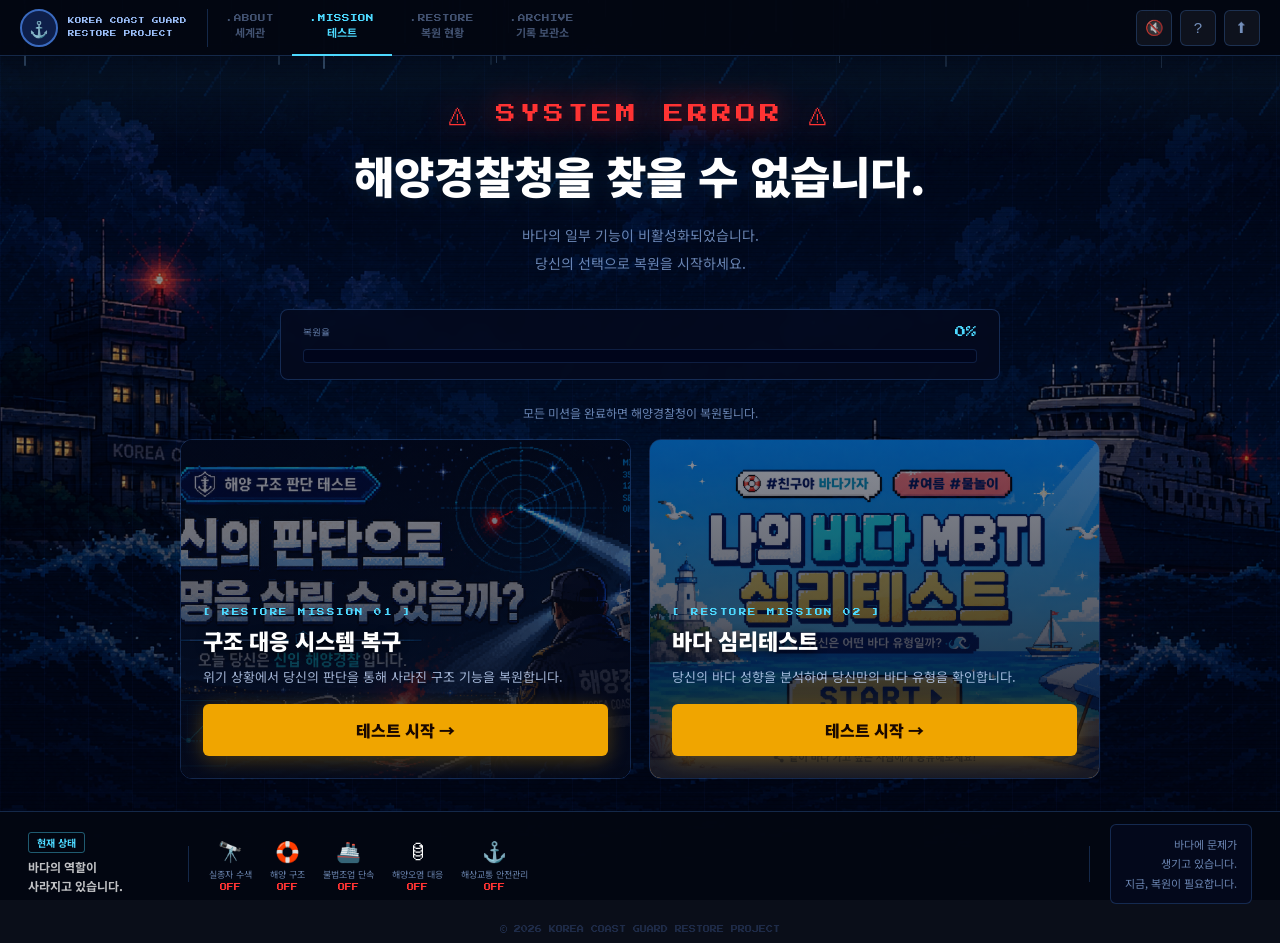
==== index.html @ 7cfd5028 "배경 IMG.png 이미지로 교체, 비 효과 유지" ====
<!DOCTYPE html>
<html lang="ko">
<head>
  <meta charset="UTF-8">
  <meta name="viewport" content="width=device-width, initial-scale=1.0">
  <title>KOREA COAST GUARD RESTORE PROJECT</title>
  <meta property="og:title" content="친구야, 나랑 바다 가자!">
  <meta property="og:description" content="바다에서 당신은 어떤 사람인가요? 해양경찰 상황판단 테스트와 바다 MBTI로 알아보세요.">
  <meta property="og:image" content="https://backtony0902.github.io/ICC_Project/thumbnail.png">
  <meta property="og:url" content="https://backtony0902.github.io/ICC_Project/">
  <meta property="og:type" content="website">
  <meta name="twitter:card" content="summary_large_image">
  <link href="https://fonts.googleapis.com/css2?family=Press+Start+2P&family=Noto+Sans+KR:wght@400;700;900&display=swap" rel="stylesheet">
  <style>
    *, *::before, *::after { box-sizing: border-box; margin: 0; padding: 0; }
    :root {
      --bg: #060b18; --border: rgba(70,130,220,0.28);
      --cyan: #4dd9ff; --red: #ff3333; --yellow: #f0a500;
      --muted: rgba(160,196,255,0.65);
    }
    body {
      font-family: 'Noto Sans KR', sans-serif;
      background: url('IMG.png') center center / cover no-repeat fixed;
      color: white; min-height: 100vh;
      display: flex; flex-direction: column; overflow-x: hidden;
    }
    /* 배경 어둡게 */
    body > .bg-dim {
      position: fixed; inset: 0;
      background: rgba(2, 6, 18, 0.45);
      pointer-events: none; z-index: 0;
    }

    /* 그리드 */
    body::before {
      content: ''; position: fixed; inset: 0;
      background:
        linear-gradient(rgba(30,80,200,0.05) 1px, transparent 1px),
        linear-gradient(90deg, rgba(30,80,200,0.05) 1px, transparent 1px);
      background-size: 44px 44px;
      pointer-events: none; z-index: 1;
    }
    /* 스캔라인 */
    body::after {
      content: ''; position: fixed; inset: 0;
      background: repeating-linear-gradient(0deg, transparent, transparent 3px, rgba(0,0,0,0.1) 3px, rgba(0,0,0,0.1) 4px);
      pointer-events: none; z-index: 2;
    }


    /* ── 비 ── */
    .rain-wrap { position: fixed; inset: 0; overflow: hidden; pointer-events: none; z-index: 5; }
    .drop {
      position: absolute; top: -60px; width: 1.5px;
      background: linear-gradient(transparent, rgba(150,200,255,0.5));
      border-radius: 2px; animation: fall linear infinite;
    }
    @keyframes fall { to { transform: translateY(110vh) translateX(-30px); opacity: 0; } }

    /* 스윕 */
    .sweep {
      position: fixed; top: 0; left: 0; right: 0; height: 160px;
      background: linear-gradient(transparent, rgba(77,217,255,0.05), transparent);
      animation: sweep 12s linear infinite; pointer-events: none; z-index: 6;
    }
    @keyframes sweep { 0%{transform:translateY(-160px)} 100%{transform:translateY(100vh)} }

    /* ── NAV ── */
    nav {
      height: 56px; display: flex; align-items: center; padding: 0 20px;
      background: rgba(3,7,18,0.97); border-bottom: 1px solid var(--border);
      position: sticky; top: 0; z-index: 100;
    }
    .nav-logo { display: flex; align-items: center; gap: 10px; padding-right: 20px; border-right: 1px solid var(--border); flex-shrink: 0; }
    .nav-badge { width: 38px; height: 38px; background: #0e1f4a; border: 2px solid #3a6abf; border-radius: 50%; display: flex; align-items: center; justify-content: center; font-size: 16px; }
    .nav-logo-text { font-family: 'Press Start 2P', monospace; font-size: 6.5px; color: #a0c4ff; line-height: 1.9; }
    .nav-links { display: flex; flex: 1; }
    .nav-link { height: 56px; padding: 0 18px; display: flex; flex-direction: column; align-items: center; justify-content: center; gap: 2px; text-decoration: none; border-bottom: 2px solid transparent; cursor: pointer; }
    .nl-en { font-family: 'Press Start 2P', monospace; font-size: 7.5px; color: rgba(160,196,255,0.4); }
    .nl-ko { font-size: 11px; font-weight: 700; color: rgba(160,196,255,0.4); }
    .nav-link.active .nl-en, .nav-link.active .nl-ko { color: var(--cyan); }
    .nav-link.active { border-bottom-color: var(--cyan); }
    .nav-actions { display: flex; gap: 8px; margin-left: auto; }
    .nav-btn { width: 36px; height: 36px; background: rgba(255,255,255,0.05); border: 1px solid var(--border); border-radius: 6px; color: rgba(160,196,255,0.7); cursor: pointer; display: flex; align-items: center; justify-content: center; font-size: 15px; transition: background 0.2s; }
    .nav-btn:hover { background: rgba(255,255,255,0.1); }

    /* ── MAIN ── */
    main { flex: 1; display: flex; flex-direction: column; align-items: center; padding: 48px 24px 32px; position: relative; z-index: 10; }
    .error-label { font-family: 'Press Start 2P', monospace; font-size: clamp(13px,2.2vw,20px); color: var(--red); text-align: center; margin-bottom: 16px; text-shadow: 0 0 30px rgba(255,50,50,0.7), 0 0 60px rgba(255,50,50,0.3); letter-spacing: 4px; }
    .error-title { font-size: clamp(24px,4.5vw,44px); font-weight: 900; color: white; text-align: center; margin-bottom: 14px; text-shadow: 0 2px 24px rgba(77,217,255,0.12); }
    .error-sub { font-size: 14px; color: var(--muted); text-align: center; line-height: 2; margin-bottom: 32px; }

    /* 복원율 */
    .progress-box { width: 100%; max-width: 720px; background: rgba(4,10,30,0.85); border: 1px solid var(--border); border-radius: 8px; padding: 16px 22px; margin-bottom: 24px; backdrop-filter: blur(4px); }
    .progress-header { display: flex; justify-content: space-between; align-items: center; margin-bottom: 10px; }
    .progress-label { font-family: 'Press Start 2P', monospace; font-size: 9px; color: var(--muted); }
    .progress-pct { font-family: 'Press Start 2P', monospace; font-size: 11px; color: var(--cyan); }
    .progress-track { width: 100%; height: 14px; background: rgba(0,6,28,0.9); border-radius: 4px; border: 1px solid rgba(70,130,220,0.2); overflow: hidden; }
    .progress-fill { height: 100%; background: repeating-linear-gradient(90deg, #1a5aff 0px, #3a8aff 6px, rgba(77,217,255,0.6) 6px, rgba(77,217,255,0.6) 8px); border-radius: 4px; width: 0%; transition: width 1.3s cubic-bezier(0.4,0,0.2,1); box-shadow: 0 0 16px rgba(77,217,255,0.6); }

    /* 미션 카드 */
    .missions-hint { font-size: 12px; color: var(--muted); text-align: center; margin-bottom: 18px; }
    .missions-grid { display: grid; grid-template-columns: repeat(auto-fit, minmax(300px,1fr)); gap: 18px; width: 100%; max-width: 920px; }
    .mission-card { position: relative; border-radius: 12px; overflow: hidden; border: 1px solid var(--border); cursor: pointer; transition: border-color 0.3s, transform 0.2s; min-height: 340px; display: flex; flex-direction: column; }
    .mission-card:hover { border-color: rgba(77,217,255,0.5); transform: translateY(-3px); }
    .mission-card.done { border-color: rgba(0,255,136,0.4); }
    .card-bg { position: absolute; inset: 0; background-size: cover; background-position: center; transition: transform 0.4s; }
    .mission-card:hover .card-bg { transform: scale(1.03); }
    .card-overlay { position: absolute; inset: 0; background: linear-gradient(to bottom, rgba(4,10,28,0.45) 0%, rgba(4,10,28,0.65) 50%, rgba(4,10,28,0.92) 100%); }
    .card-content { position: relative; z-index: 2; display: flex; flex-direction: column; justify-content: flex-end; flex: 1; padding: 22px; }
    .mission-num { font-family: 'Press Start 2P', monospace; font-size: 7.5px; color: var(--cyan); letter-spacing: 1.5px; margin-bottom: 10px; }
    .mission-card.done .mission-num { color: #00ff88; }
    .mission-title { font-size: 22px; font-weight: 900; color: white; line-height: 1.3; margin-bottom: 10px; text-shadow: 0 2px 8px rgba(0,0,0,0.8); }
    .mission-desc { font-size: 13px; color: rgba(200,220,255,0.8); line-height: 1.8; margin-bottom: 16px; }
    .mission-btn { width: 100%; padding: 14px; background: var(--yellow); color: #1a0800; border: none; border-radius: 6px; font-family: 'Noto Sans KR', sans-serif; font-size: 16px; font-weight: 900; cursor: pointer; transition: background 0.2s; box-shadow: 0 4px 20px rgba(240,165,0,0.3); }
    .mission-btn:hover { background: #ffb800; }
    .mission-btn.done { background: rgba(0,255,136,0.1); color: #00ff88; border: 1px solid rgba(0,255,136,0.35); font-size: 13px; box-shadow: none; }
    .mission-btn.done:hover { background: rgba(0,255,136,0.15); }

    /* ── STATUS BAR ── */
    .status-bar { width: 100%; background: rgba(3,7,18,0.97); border-top: 1px solid var(--border); padding: 12px 28px; display: flex; align-items: center; gap: 20px; position: relative; z-index: 10; flex-wrap: wrap; }
    .status-current { display: flex; flex-direction: column; gap: 5px; min-width: 140px; }
    .status-tag { font-size: 10px; font-weight: 700; color: var(--cyan); border: 1px solid rgba(77,217,255,0.4); border-radius: 3px; padding: 2px 8px; width: fit-content; }
    .status-text { font-size: 12px; font-weight: 700; color: rgba(255,255,255,0.75); line-height: 1.55; }
    .status-div { width: 1px; height: 36px; background: var(--border); flex-shrink: 0; }
    .status-items { display: flex; gap: 18px; flex: 1; flex-wrap: wrap; }
    .status-item { display: flex; flex-direction: column; align-items: center; gap: 3px; }
    .s-icon { font-size: 20px; }
    .s-name { font-size: 9px; color: var(--muted); white-space: nowrap; }
    .s-sw { font-family: 'Press Start 2P', monospace; font-size: 7px; }
    .s-sw.off { color: var(--red); } .s-sw.on { color: #00ff88; }
    .status-radio { margin-left: auto; background: rgba(4,10,30,0.85); border: 1px solid var(--border); border-radius: 6px; padding: 10px 14px; font-size: 11px; color: var(--muted); line-height: 1.75; text-align: right; flex-shrink: 0; max-width: 210px; }

    footer { text-align: center; padding: 10px; font-family: 'Press Start 2P', monospace; font-size: 7px; color: rgba(70,100,160,0.35); background: rgba(3,7,18,0.97); position: relative; z-index: 10; }

    @media(max-width:640px) {
      .nav-logo-text { display: none; } .nl-en { font-size: 6px; } .nav-link { padding: 0 10px; }
      .scene-left, .scene-right { width: 80px; } .status-radio { display: none; } .status-items { gap: 10px; }
    }
  </style>
</head>
<body>

<div class="bg-dim"></div>

<!-- ── 비 ── -->
<div class="rain-wrap" id="rain"></div>

<!-- ── 스윕 ── -->
<div class="sweep"></div>

<!-- NAV -->
<nav>
  <div class="nav-logo">
    <div class="nav-badge">⚓</div>
    <div class="nav-logo-text">KOREA COAST GUARD<br>RESTORE PROJECT</div>
  </div>
  <div class="nav-links">
    <div class="nav-link"><span class="nl-en">.ABOUT</span><span class="nl-ko">세계관</span></div>
    <div class="nav-link active"><span class="nl-en">.MISSION</span><span class="nl-ko">테스트</span></div>
    <div class="nav-link"><span class="nl-en">.RESTORE</span><span class="nl-ko">복원 현황</span></div>
    <div class="nav-link"><span class="nl-en">.ARCHIVE</span><span class="nl-ko">기록 보관소</span></div>
  </div>
  <div class="nav-actions">
    <button class="nav-btn" id="bgm-btn" onclick="toggleBGM()">🔇</button>
    <button class="nav-btn">?</button>
    <button class="nav-btn" onclick="sharePage()">⬆</button>
  </div>
</nav>

<!-- MAIN -->
<main>
  <div class="error-label">⚠ SYSTEM ERROR ⚠</div>
  <div class="error-title">해양경찰청을 찾을 수 없습니다.</div>
  <div class="error-sub">바다의 일부 기능이 비활성화되었습니다.<br>당신의 선택으로 복원을 시작하세요.</div>

  <div class="progress-box">
    <div class="progress-header">
      <span class="progress-label">복원율</span>
      <span class="progress-pct" id="restore-pct">0%</span>
    </div>
    <div class="progress-track">
      <div class="progress-fill" id="progress-fill"></div>
    </div>
  </div>

  <div class="missions-hint">모든 미션을 완료하면 해양경찰청이 복원됩니다.</div>

  <div class="missions-grid">
    <div class="mission-card" id="card-game">
      <div class="card-bg" style="background-image:url('thumbnail.png')"></div>
      <div class="card-overlay"></div>
      <div class="card-content">
        <div class="mission-num">[ RESTORE MISSION 01 ]</div>
        <div class="mission-title">구조 대응 시스템 복구</div>
        <div class="mission-desc">위기 상황에서 당신의 판단을 통해 사라진 구조 기능을 복원합니다.</div>
        <button class="mission-btn" id="btn-game" onclick="location.href='cover.html'">테스트 시작 →</button>
      </div>
    </div>
    <div class="mission-card" id="card-mbti">
      <div class="card-bg" style="background-image:url('thumbnail2.png')"></div>
      <div class="card-overlay"></div>
      <div class="card-content">
        <div class="mission-num">[ RESTORE MISSION 02 ]</div>
        <div class="mission-title">바다 심리테스트</div>
        <div class="mission-desc">당신의 바다 성향을 분석하여 당신만의 바다 유형을 확인합니다.</div>
        <button class="mission-btn" id="btn-mbti" onclick="location.href='mbti.html'">테스트 시작 →</button>
      </div>
    </div>
  </div>
</main>

<!-- STATUS BAR -->
<div class="status-bar">
  <div class="status-current">
    <span class="status-tag">현재 상태</span>
    <span class="status-text" id="status-text">바다의 역할이<br>사라지고 있습니다.</span>
  </div>
  <div class="status-div"></div>
  <div class="status-items">
    <div class="status-item"><span class="s-icon">🔭</span><span class="s-name">실종자 수색</span><span class="s-sw off" id="sw-1">OFF</span></div>
    <div class="status-item"><span class="s-icon">🛟</span><span class="s-name">해양 구조</span><span class="s-sw off" id="sw-2">OFF</span></div>
    <div class="status-item"><span class="s-icon">🚢</span><span class="s-name">불법조업 단속</span><span class="s-sw off" id="sw-3">OFF</span></div>
    <div class="status-item"><span class="s-icon">🛢</span><span class="s-name">해양오염 대응</span><span class="s-sw off" id="sw-4">OFF</span></div>
    <div class="status-item"><span class="s-icon">⚓</span><span class="s-name">해상교통 안전관리</span><span class="s-sw off" id="sw-5">OFF</span></div>
  </div>
  <div class="status-div"></div>
  <div class="status-radio" id="radio-msg">바다에 문제가<br>생기고 있습니다.<br>지금, 복원이 필요합니다.</div>
</div>
<footer>© 2026 KOREA COAST GUARD RESTORE PROJECT</footer>

<script>
  // 비
  const rainWrap = document.getElementById('rain');
  for (let i = 0; i < 60; i++) {
    const d = document.createElement('div');
    d.className = 'drop';
    const h = 40 + Math.random() * 90;
    d.style.cssText = `left:${Math.random()*100}%;height:${h}px;animation-duration:${0.5+Math.random()*0.9}s;animation-delay:${Math.random()*4}s;opacity:${0.15+Math.random()*0.45};`;
    rainWrap.appendChild(d);
  }

  // 미션
  const done = { game: localStorage.getItem('icc_game_done')==='true', mbti: localStorage.getItem('icc_mbti_done')==='true' };
  const count = (done.game?1:0)+(done.mbti?1:0);
  const rate  = count*50;
  document.getElementById('restore-pct').textContent = rate+'%';
  setTimeout(()=>{ document.getElementById('progress-fill').style.width = rate+'%'; }, 300);
  if (done.game) { document.getElementById('card-game').classList.add('done'); const b=document.getElementById('btn-game'); b.textContent='✔ 복원 완료 — 다시하기 →'; b.classList.add('done'); }
  if (done.mbti) { document.getElementById('card-mbti').classList.add('done'); const b=document.getElementById('btn-mbti'); b.textContent='✔ 복원 완료 — 다시하기 →'; b.classList.add('done'); }
  function setOn(id){ const e=document.getElementById(id); e.textContent='ON'; e.classList.replace('off','on'); }
  if (done.game){ setOn('sw-1'); setOn('sw-2'); }
  if (done.mbti){ setOn('sw-4'); setOn('sw-5'); }
  if (done.game&&done.mbti) setOn('sw-3');
  const sMsg=['바다의 역할이<br>사라지고 있습니다.','복원이 시작되었습니다.','모든 시스템이<br>복원되었습니다.'];
  const rMsg=['바다에 문제가<br>생기고 있습니다.<br>지금, 복원이 필요합니다.','복원이 진행 중입니다.<br>계속하세요.','모든 시스템이<br>정상화되었습니다.<br>감사합니다.'];
  document.getElementById('status-text').innerHTML = sMsg[count];
  document.getElementById('radio-msg').innerHTML   = rMsg[count];

  // BGM
  const bgm = new Audio('bgm.mp3'); bgm.loop = true;
  const bgmBtn = document.getElementById('bgm-btn'); let bgmOn = false;
  function toggleBGM(){ if(bgmOn){bgm.pause();bgmOn=false;bgmBtn.textContent='🔇';}else{bgm.play();bgmOn=true;bgmBtn.textContent='🔊';} }
  document.addEventListener('click',()=>{ if(!bgmOn) bgm.play().then(()=>{bgmOn=true;bgmBtn.textContent='🔊';}).catch(()=>{}); },{once:true});

  function sharePage(){ if(navigator.share) navigator.share({title:'KOREA COAST GUARD RESTORE PROJECT',url:location.href}).catch(()=>{}); else if(navigator.clipboard) navigator.clipboard.writeText(location.href); }
</script>
</body>
</html>
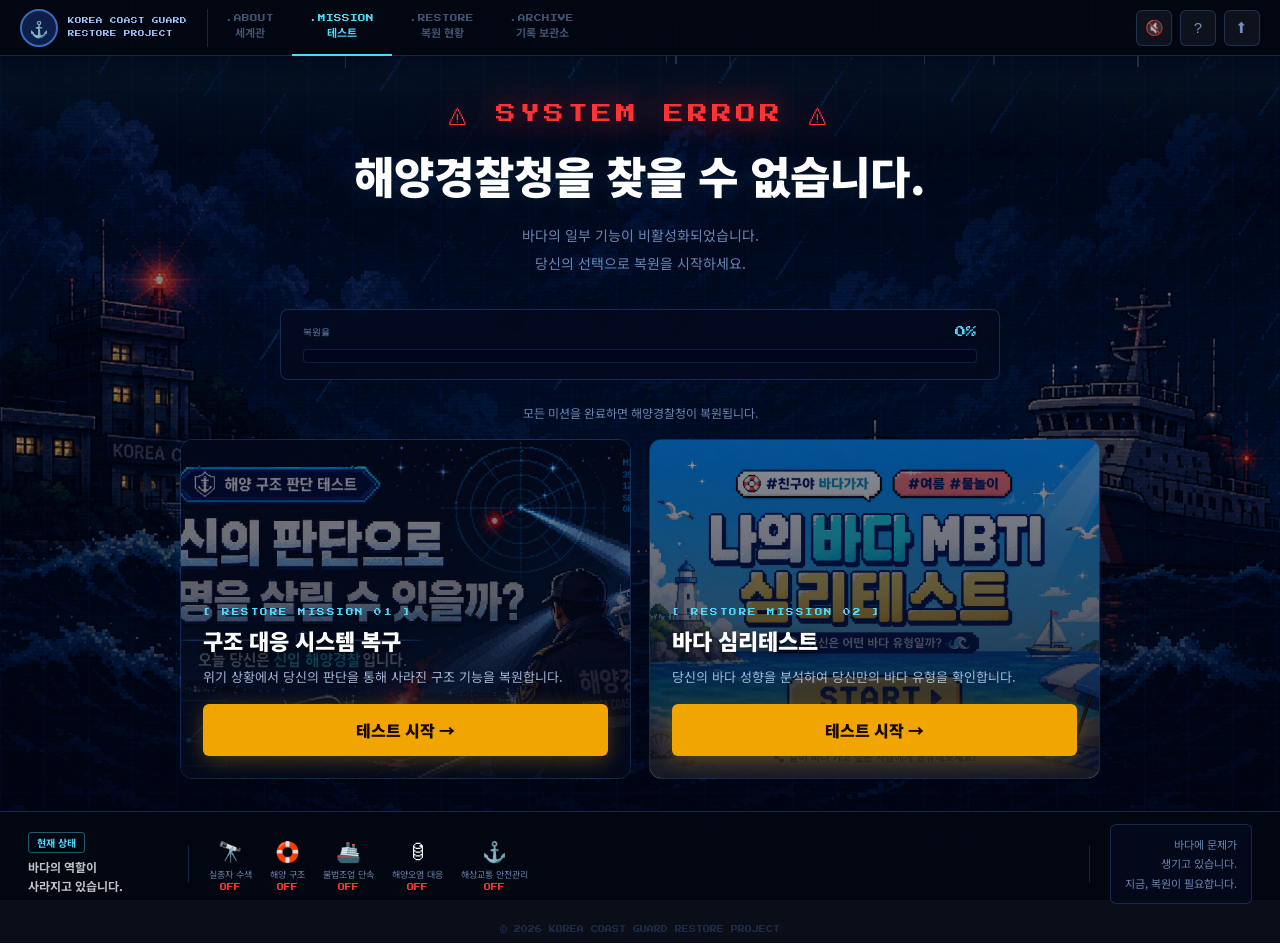
==== commit 3dde6ef7: "Wire up Google Analytics (GA4) tracking site-wide - Add gtag.js base snippet (G-DR5E2L2XRV) to all 6" ====
--- a/index.html
+++ b/index.html
@@ -1,6 +1,14 @@
 <!DOCTYPE html>
 <html lang="ko">
 <head>
+  <!-- Google tag (gtag.js) -->
+  <script async src="https://www.googletagmanager.com/gtag/js?id=G-DR5E2L2XRV"></script>
+  <script>
+    window.dataLayer = window.dataLayer || [];
+    function gtag(){dataLayer.push(arguments);}
+    gtag('js', new Date());
+    gtag('config', 'G-DR5E2L2XRV');
+  </script>
   <meta charset="UTF-8">
   <meta name="viewport" content="width=device-width, initial-scale=1.0">
   <title>KOREA COAST GUARD RESTORE PROJECT</title>
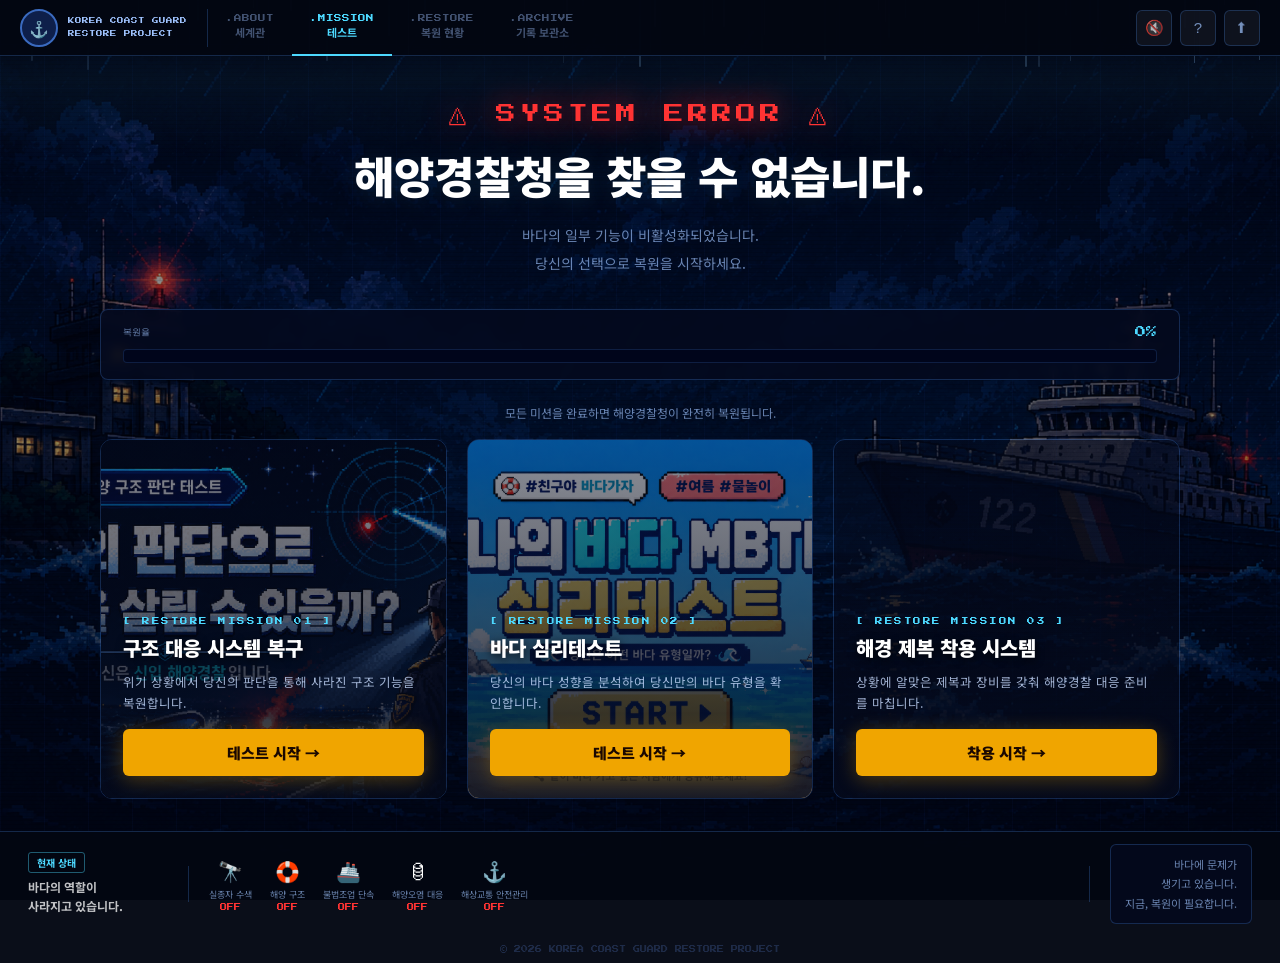
==== commit 491e4c98: "feat: 메인 허브에 3번째 미션(dressup.html) 추가 및 복원율 연동" ====
--- a/index.html
+++ b/index.html
@@ -13,7 +13,7 @@
   <meta name="viewport" content="width=device-width, initial-scale=1.0">
   <title>KOREA COAST GUARD RESTORE PROJECT</title>
   <meta property="og:title" content="친구야, 나랑 바다 가자!">
-  <meta property="og:description" content="바다에서 당신은 어떤 사람인가요? 해양경찰 상황판단 테스트와 바다 MBTI로 알아보세요.">
+  <meta property="og:description" content="바다에서 당신은 어떤 사람인가요? 해양경찰 상황판단 테스트와 바다 MBTI, 제복 착용 시스템으로 알아보세요.">
   <meta property="og:image" content="https://backtony0902.github.io/ICC_Project/thumbnail.png">
   <meta property="og:url" content="https://backtony0902.github.io/ICC_Project/">
   <meta property="og:type" content="website">
@@ -54,7 +54,6 @@
       background: repeating-linear-gradient(0deg, transparent, transparent 3px, rgba(0,0,0,0.1) 3px, rgba(0,0,0,0.1) 4px);
       pointer-events: none; z-index: 2;
     }
-
 
     /* ── 비 ── */
     .rain-wrap { position: fixed; inset: 0; overflow: hidden; pointer-events: none; z-index: 5; }
@@ -99,18 +98,18 @@
     .error-sub { font-size: 14px; color: var(--muted); text-align: center; line-height: 2; margin-bottom: 32px; }
 
     /* 복원율 */
-    .progress-box { width: 100%; max-width: 720px; background: rgba(4,10,30,0.85); border: 1px solid var(--border); border-radius: 8px; padding: 16px 22px; margin-bottom: 24px; backdrop-filter: blur(4px); }
+    .progress-box { width: 100%; max-width: 1080px; background: rgba(4,10,30,0.85); border: 1px solid var(--border); border-radius: 8px; padding: 16px 22px; margin-bottom: 24px; backdrop-filter: blur(4px); }
     .progress-header { display: flex; justify-content: space-between; align-items: center; margin-bottom: 10px; }
     .progress-label { font-family: 'Press Start 2P', monospace; font-size: 9px; color: var(--muted); }
     .progress-pct { font-family: 'Press Start 2P', monospace; font-size: 11px; color: var(--cyan); }
     .progress-track { width: 100%; height: 14px; background: rgba(0,6,28,0.9); border-radius: 4px; border: 1px solid rgba(70,130,220,0.2); overflow: hidden; }
     .progress-fill { height: 100%; background: repeating-linear-gradient(90deg, #1a5aff 0px, #3a8aff 6px, rgba(77,217,255,0.6) 6px, rgba(77,217,255,0.6) 8px); border-radius: 4px; width: 0%; transition: width 1.3s cubic-bezier(0.4,0,0.2,1); box-shadow: 0 0 16px rgba(77,217,255,0.6); }
 
-    /* 미션 카드 */
+    /* 미션 카드 (3개 확장 배치) */
     .missions-hint { font-size: 12px; color: var(--muted); text-align: center; margin-bottom: 18px; }
-    .missions-grid { display: grid; grid-template-columns: repeat(auto-fit, minmax(300px,1fr)); gap: 18px; width: 100%; max-width: 920px; }
-    .mission-card { position: relative; border-radius: 12px; overflow: hidden; border: 1px solid var(--border); cursor: pointer; transition: border-color 0.3s, transform 0.2s; min-height: 340px; display: flex; flex-direction: column; }
-    .mission-card:hover { border-color: rgba(77,217,255,0.5); transform: translateY(-3px); }
+    .missions-grid { display: grid; grid-template-columns: repeat(auto-fit, minmax(280px, 1fr)); gap: 20px; width: 100%; max-width: 1080px; }
+    .mission-card { position: relative; border-radius: 12px; overflow: hidden; border: 1px solid var(--border); cursor: pointer; transition: border-color 0.3s, transform 0.2s; min-height: 360px; display: flex; flex-direction: column; }
+    .mission-card:hover { border-color: rgba(77,217,255,0.5); transform: translateY(-4px); }
     .mission-card.done { border-color: rgba(0,255,136,0.4); }
     .card-bg { position: absolute; inset: 0; background-size: cover; background-position: center; transition: transform 0.4s; }
     .mission-card:hover .card-bg { transform: scale(1.03); }
@@ -118,9 +117,9 @@
     .card-content { position: relative; z-index: 2; display: flex; flex-direction: column; justify-content: flex-end; flex: 1; padding: 22px; }
     .mission-num { font-family: 'Press Start 2P', monospace; font-size: 7.5px; color: var(--cyan); letter-spacing: 1.5px; margin-bottom: 10px; }
     .mission-card.done .mission-num { color: #00ff88; }
-    .mission-title { font-size: 22px; font-weight: 900; color: white; line-height: 1.3; margin-bottom: 10px; text-shadow: 0 2px 8px rgba(0,0,0,0.8); }
-    .mission-desc { font-size: 13px; color: rgba(200,220,255,0.8); line-height: 1.8; margin-bottom: 16px; }
-    .mission-btn { width: 100%; padding: 14px; background: var(--yellow); color: #1a0800; border: none; border-radius: 6px; font-family: 'Noto Sans KR', sans-serif; font-size: 16px; font-weight: 900; cursor: pointer; transition: background 0.2s; box-shadow: 0 4px 20px rgba(240,165,0,0.3); }
+    .mission-title { font-size: 20px; font-weight: 900; color: white; line-height: 1.3; margin-bottom: 10px; text-shadow: 0 2px 8px rgba(0,0,0,0.8); }
+    .mission-desc { font-size: 12.5px; color: rgba(200,220,255,0.8); line-height: 1.7; margin-bottom: 16px; }
+    .mission-btn { width: 100%; padding: 13px; background: var(--yellow); color: #1a0800; border: none; border-radius: 6px; font-family: 'Noto Sans KR', sans-serif; font-size: 15px; font-weight: 900; cursor: pointer; transition: background 0.2s; box-shadow: 0 4px 20px rgba(240,165,0,0.3); }
     .mission-btn:hover { background: #ffb800; }
     .mission-btn.done { background: rgba(0,255,136,0.1); color: #00ff88; border: 1px solid rgba(0,255,136,0.35); font-size: 13px; box-shadow: none; }
     .mission-btn.done:hover { background: rgba(0,255,136,0.15); }
@@ -192,9 +191,11 @@
     </div>
   </div>
 
-  <div class="missions-hint">모든 미션을 완료하면 해양경찰청이 복원됩니다.</div>
-
+  <div class="missions-hint">모든 미션을 완료하면 해양경찰청이 완전히 복원됩니다.</div>
+
+  <!-- 3개 미션 카드 영역 -->
   <div class="missions-grid">
+    <!-- 1번 미션 -->
     <div class="mission-card" id="card-game">
       <div class="card-bg" style="background-image:url('thumbnail.png')"></div>
       <div class="card-overlay"></div>
@@ -205,6 +206,8 @@
         <button class="mission-btn" id="btn-game" onclick="location.href='cover.html'">테스트 시작 →</button>
       </div>
     </div>
+
+    <!-- 2번 미션 -->
     <div class="mission-card" id="card-mbti">
       <div class="card-bg" style="background-image:url('thumbnail2.png')"></div>
       <div class="card-overlay"></div>
@@ -215,6 +218,18 @@
         <button class="mission-btn" id="btn-mbti" onclick="location.href='mbti.html'">테스트 시작 →</button>
       </div>
     </div>
+
+    <!-- 3번 미션 (신규 연결) -->
+    <div class="mission-card" id="card-dressup">
+      <div class="card-bg" style="background-image:url('thumbnail3.png')"></div>
+      <div class="card-overlay"></div>
+      <div class="card-content">
+        <div class="mission-num">[ RESTORE MISSION 03 ]</div>
+        <div class="mission-title">해경 제복 착용 시스템</div>
+        <div class="mission-desc">상황에 알맞은 제복과 장비를 갖춰 해양경찰 대응 준비를 마칩니다.</div>
+        <button class="mission-btn" id="btn-dressup" onclick="location.href='dressup.html'">착용 시작 →</button>
+      </div>
+    </div>
   </div>
 </main>
 
@@ -248,20 +263,68 @@
     rainWrap.appendChild(d);
   }
 
-  // 미션
-  const done = { game: localStorage.getItem('icc_game_done')==='true', mbti: localStorage.getItem('icc_mbti_done')==='true' };
-  const count = (done.game?1:0)+(done.mbti?1:0);
-  const rate  = count*50;
-  document.getElementById('restore-pct').textContent = rate+'%';
-  setTimeout(()=>{ document.getElementById('progress-fill').style.width = rate+'%'; }, 300);
-  if (done.game) { document.getElementById('card-game').classList.add('done'); const b=document.getElementById('btn-game'); b.textContent='✔ 복원 완료 — 다시하기 →'; b.classList.add('done'); }
-  if (done.mbti) { document.getElementById('card-mbti').classList.add('done'); const b=document.getElementById('btn-mbti'); b.textContent='✔ 복원 완료 — 다시하기 →'; b.classList.add('done'); }
-  function setOn(id){ const e=document.getElementById(id); e.textContent='ON'; e.classList.replace('off','on'); }
-  if (done.game){ setOn('sw-1'); setOn('sw-2'); }
-  if (done.mbti){ setOn('sw-4'); setOn('sw-5'); }
-  if (done.game&&done.mbti) setOn('sw-3');
-  const sMsg=['바다의 역할이<br>사라지고 있습니다.','복원이 시작되었습니다.','모든 시스템이<br>복원되었습니다.'];
-  const rMsg=['바다에 문제가<br>생기고 있습니다.<br>지금, 복원이 필요합니다.','복원이 진행 중입니다.<br>계속하세요.','모든 시스템이<br>정상화되었습니다.<br>감사합니다.'];
+  // 3개 미션 상태 체크 및 복원율 연동
+  const done = {
+    game: localStorage.getItem('icc_game_done') === 'true',
+    mbti: localStorage.getItem('icc_mbti_done') === 'true',
+    dressup: localStorage.getItem('icc_dressup_done') === 'true'
+  };
+
+  const count = (done.game ? 1 : 0) + (done.mbti ? 1 : 0) + (done.dressup ? 1 : 0);
+  const rate = Math.round((count / 3) * 100);
+
+  document.getElementById('restore-pct').textContent = rate + '%';
+  setTimeout(() => { document.getElementById('progress-fill').style.width = rate + '%'; }, 300);
+
+  // 미션 1 완료 처리
+  if (done.game) {
+    document.getElementById('card-game').classList.add('done');
+    const b = document.getElementById('btn-game');
+    b.textContent = '✔ 복원 완료 — 다시하기 →';
+    b.classList.add('done');
+  }
+
+  // 미션 2 완료 처리
+  if (done.mbti) {
+    document.getElementById('card-mbti').classList.add('done');
+    const b = document.getElementById('btn-mbti');
+    b.textContent = '✔ 복원 완료 — 다시하기 →';
+    b.classList.add('done');
+  }
+
+  // 미션 3 완료 처리
+  if (done.dressup) {
+    document.getElementById('card-dressup').classList.add('done');
+    const b = document.getElementById('btn-dressup');
+    b.textContent = '✔ 복원 완료 — 다시하기 →';
+    b.classList.add('done');
+  }
+
+  function setOn(id){
+    const e = document.getElementById(id);
+    if(e){ e.textContent = 'ON'; e.classList.replace('off','on'); }
+  }
+
+  // 각 미션별 상태 스위치 ON
+  if (done.game) { setOn('sw-1'); setOn('sw-2'); }
+  if (done.mbti) { setOn('sw-4'); setOn('sw-5'); }
+  if (done.dressup) { setOn('sw-3'); }
+
+  // 복원 상태 메시지
+  const sMsg = [
+    '바다의 역할이<br>사라지고 있습니다.',
+    '첫 번째 복원이<br>시작되었습니다.',
+    '대부분의 기능이<br>정상화되었습니다.',
+    '모든 시스템이<br>완벽 복원되었습니다.'
+  ];
+
+  const rMsg = [
+    '바다에 문제가<br>생기고 있습니다.<br>지금, 복원이 필요합니다.',
+    '복원이 진행 중입니다.<br>남은 미션을 계속 진행하세요.',
+    '복원율 67% 달성!<br>마지막 미션이 남았습니다.',
+    '모든 시스템이<br>정상화되었습니다.<br>감사합니다.'
+  ];
+
   document.getElementById('status-text').innerHTML = sMsg[count];
   document.getElementById('radio-msg').innerHTML   = rMsg[count];
 
@@ -274,4 +337,4 @@
   function sharePage(){ if(navigator.share) navigator.share({title:'KOREA COAST GUARD RESTORE PROJECT',url:location.href}).catch(()=>{}); else if(navigator.clipboard) navigator.clipboard.writeText(location.href); }
 </script>
 </body>
-</html>
+</html>
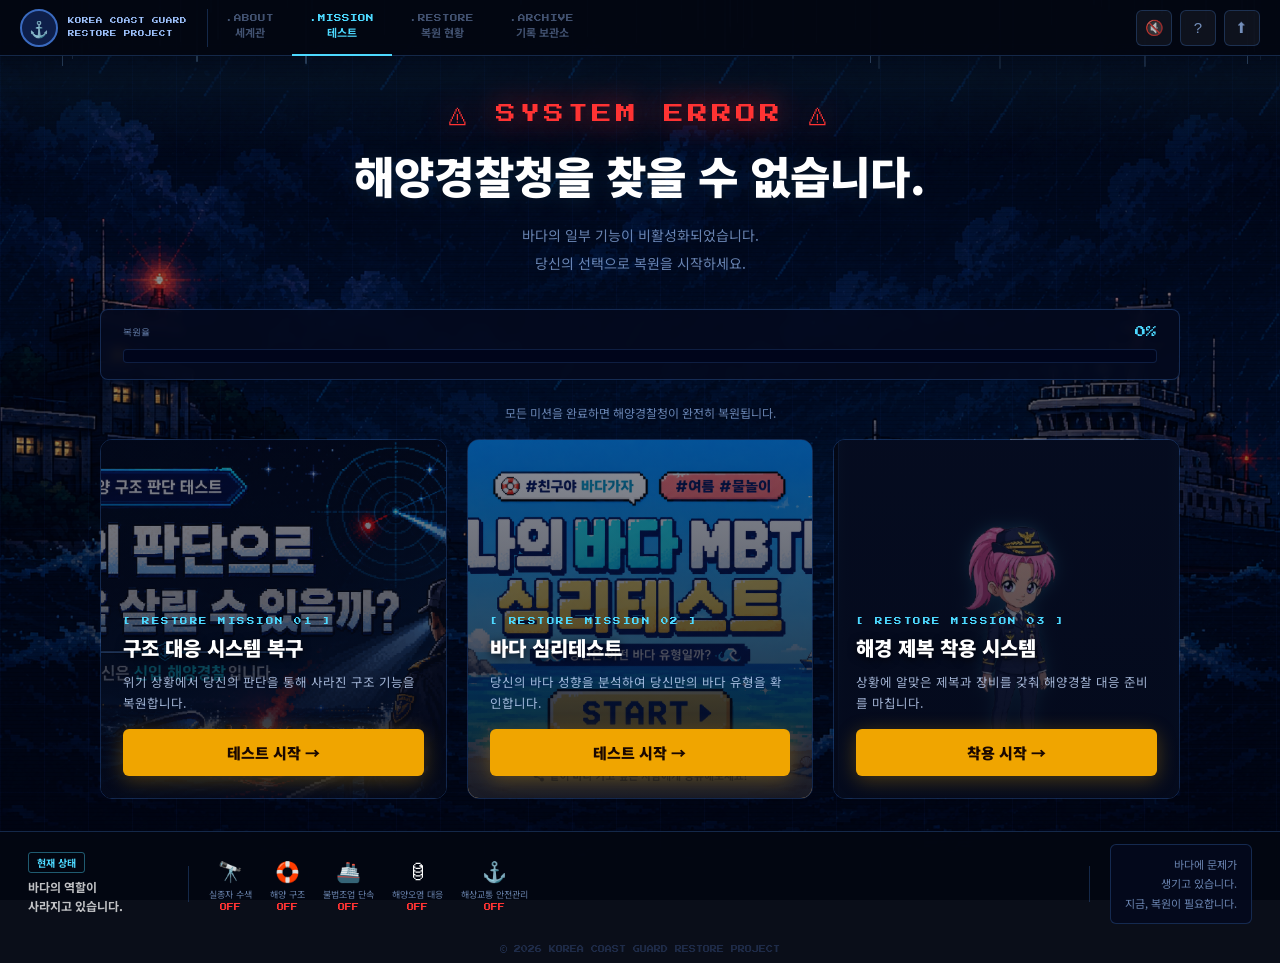
==== commit ddad0a40: "Make the ".ABOUT 세계관" nav tab actually show lore content It was a decorative div with no click handl" ====
--- a/index.html
+++ b/index.html
@@ -124,6 +124,18 @@
     .mission-btn.done { background: rgba(0,255,136,0.1); color: #00ff88; border: 1px solid rgba(0,255,136,0.35); font-size: 13px; box-shadow: none; }
     .mission-btn.done:hover { background: rgba(0,255,136,0.15); }
 
+    /* ── 세계관(ABOUT) ── */
+    #view-mission { display: flex; flex-direction: column; align-items: center; width: 100%; }
+    #view-about { display: none; flex-direction: column; align-items: center; width: 100%; max-width: 720px; margin: 0 auto; }
+    .about-credit { font-family: 'Press Start 2P', monospace; font-size: 9px; color: rgba(160,196,255,0.5); text-align: center; margin-bottom: 28px; letter-spacing: 1.5px; }
+    .about-box { width: 100%; background: rgba(4,10,30,0.85); border: 1px solid var(--border); border-radius: 8px; padding: 34px 26px; backdrop-filter: blur(4px); }
+    .about-box p { font-size: 14px; color: rgba(220,235,255,0.85); line-height: 2; text-align: center; margin-bottom: 22px; }
+    .about-quote { font-size: 16px; font-weight: 700; color: white; }
+    .about-quote-big { font-size: clamp(18px,3.4vw,24px); font-weight: 900; color: var(--cyan); text-shadow: 0 0 20px rgba(77,217,255,0.4); margin-bottom: 14px; }
+    .about-dots { letter-spacing: 10px; color: var(--muted); margin-bottom: 14px; }
+    .about-highlight { font-size: 16px; font-weight: 700; color: var(--yellow); }
+    .about-rate { font-family: 'Press Start 2P', monospace; font-size: 13px; color: var(--cyan); letter-spacing: 1px; }
+
     /* ── STATUS BAR ── */
     .status-bar { width: 100%; background: rgba(3,7,18,0.97); border-top: 1px solid var(--border); padding: 12px 28px; display: flex; align-items: center; gap: 20px; position: relative; z-index: 10; flex-wrap: wrap; }
     .status-current { display: flex; flex-direction: column; gap: 5px; min-width: 140px; }
@@ -163,8 +175,8 @@
     <div class="nav-logo-text">KOREA COAST GUARD<br>RESTORE PROJECT</div>
   </div>
   <div class="nav-links">
-    <div class="nav-link"><span class="nl-en">.ABOUT</span><span class="nl-ko">세계관</span></div>
-    <div class="nav-link active"><span class="nl-en">.MISSION</span><span class="nl-ko">테스트</span></div>
+    <div class="nav-link" id="nav-about" onclick="showView('about')"><span class="nl-en">.ABOUT</span><span class="nl-ko">세계관</span></div>
+    <div class="nav-link active" id="nav-mission" onclick="showView('mission')"><span class="nl-en">.MISSION</span><span class="nl-ko">테스트</span></div>
     <div class="nav-link"><span class="nl-en">.RESTORE</span><span class="nl-ko">복원 현황</span></div>
     <div class="nav-link"><span class="nl-en">.ARCHIVE</span><span class="nl-ko">기록 보관소</span></div>
   </div>
@@ -177,6 +189,7 @@
 
 <!-- MAIN -->
 <main>
+<div id="view-mission">
   <div class="error-label">⚠ SYSTEM ERROR ⚠</div>
   <div class="error-title">해양경찰청을 찾을 수 없습니다.</div>
   <div class="error-sub">바다의 일부 기능이 비활성화되었습니다.<br>당신의 선택으로 복원을 시작하세요.</div>
@@ -231,6 +244,24 @@
       </div>
     </div>
   </div>
+</div>
+
+<div id="view-about">
+  <div class="about-credit">ICC 프로젝트 · 팀 오션와이드</div>
+  <div class="about-box">
+    <p>당신은 평소처럼 검색창에 <strong>'해양경찰청'</strong>을 입력했다.</p>
+    <p class="about-quote">"해양경찰청을 찾을 수 없습니다."</p>
+    <p>새로고침을 눌러봐도, 다시 검색해봐도 결과는 같다.<br>정말 이 기관이... 존재했던 게 맞나?<br>그 순간, 화면 속에서 낡은 팝업 하나가 깜빡인다.</p>
+    <p class="about-quote about-quote-big">"해양경찰청을 복원시키겠습니까?"</p>
+    <p class="about-dots">· · ·</p>
+    <p><strong>[YES]</strong>를 누르는 순간, 당신의 여정은 시작된다.</p>
+    <p>바다 어딘가에 흩어진<br>해양경찰청의 기록들을 되찾기 위한 여정.</p>
+    <p class="about-highlight">지금부터 우리가 함께 이 바다를 복원합니다.</p>
+    <p class="about-rate">오늘의 복원률 : <span id="about-rate-num">0%</span></p>
+    <p>당신도 이 미션에 참여할 준비 됐나요?</p>
+    <button class="mission-btn" onclick="showView('mission')" style="max-width:280px;margin:8px auto 0">[YES] 미션 시작하기 →</button>
+  </div>
+</div>
 </main>
 
 <!-- STATUS BAR -->
@@ -274,6 +305,7 @@
   const rate = Math.round((count / 3) * 100);
 
   document.getElementById('restore-pct').textContent = rate + '%';
+  document.getElementById('about-rate-num').textContent = rate + '%';
   setTimeout(() => { document.getElementById('progress-fill').style.width = rate + '%'; }, 300);
 
   // 미션 1 완료 처리
@@ -335,6 +367,16 @@
   document.addEventListener('click',()=>{ if(!bgmOn) bgm.play().then(()=>{bgmOn=true;bgmBtn.textContent='🔊';}).catch(()=>{}); },{once:true});
 
   function sharePage(){ if(navigator.share) navigator.share({title:'KOREA COAST GUARD RESTORE PROJECT',url:location.href}).catch(()=>{}); else if(navigator.clipboard) navigator.clipboard.writeText(location.href); }
+
+  // 세계관(ABOUT) / 미션 탭 전환
+  function showView(name){
+    document.getElementById('view-mission').style.display = name === 'mission' ? 'flex' : 'none';
+    document.getElementById('view-about').style.display = name === 'about' ? 'flex' : 'none';
+    document.getElementById('nav-mission').classList.toggle('active', name === 'mission');
+    document.getElementById('nav-about').classList.toggle('active', name === 'about');
+    window.scrollTo({ top: 0, behavior: 'smooth' });
+    if (typeof gtag === 'function') gtag('event', 'nav_view_switch', { view: name });
+  }
 </script>
 </body>
 </html>
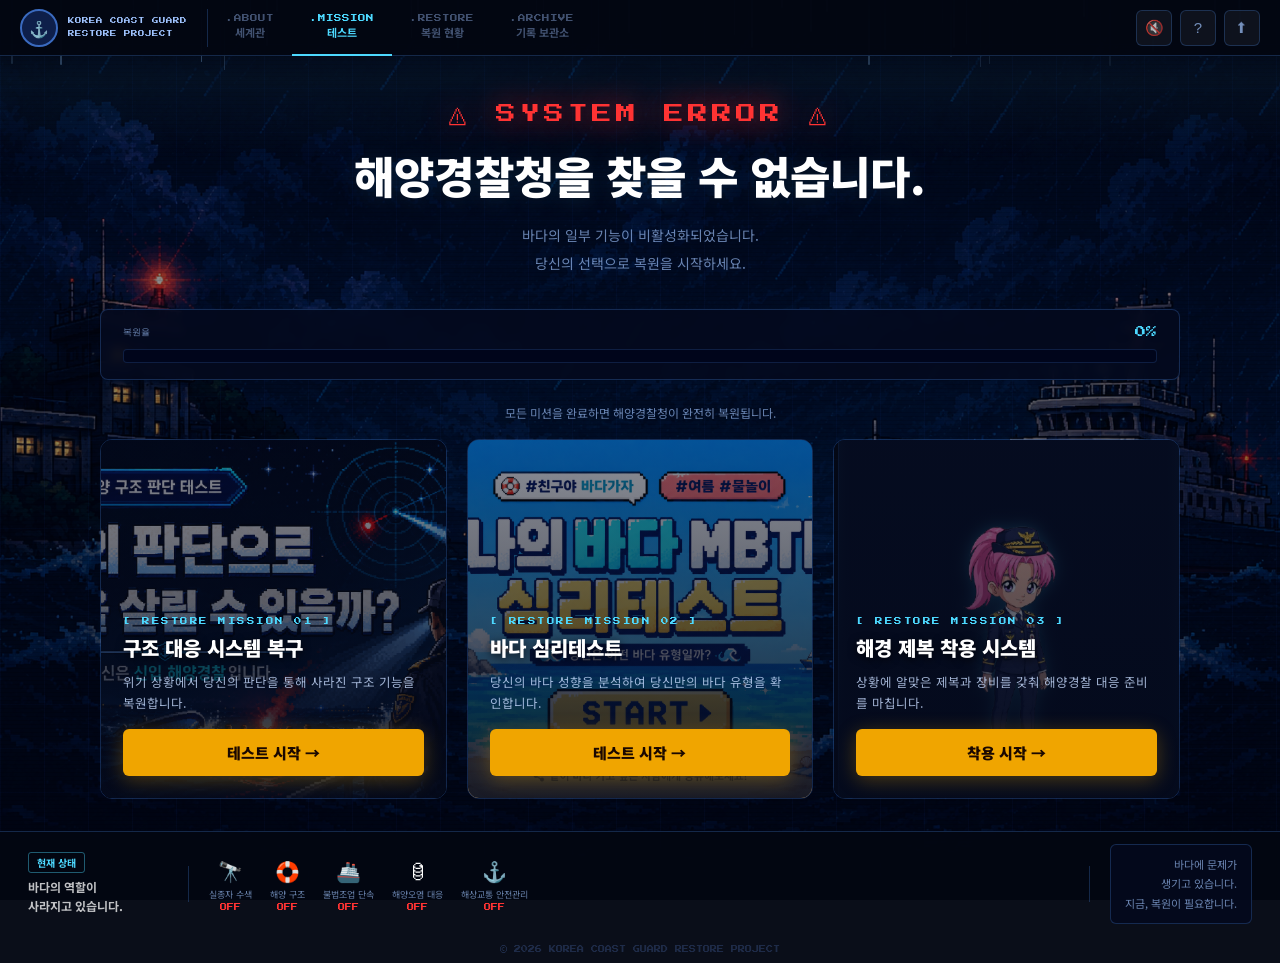
==== commit 432f9f90: "Make the ".RESTORE 복원 현황" nav tab list mission completion status New view-restore section lists all " ====
--- a/index.html
+++ b/index.html
@@ -136,6 +136,28 @@
     .about-highlight { font-size: 16px; font-weight: 700; color: var(--yellow); }
     .about-rate { font-family: 'Press Start 2P', monospace; font-size: 13px; color: var(--cyan); letter-spacing: 1px; }
 
+    /* ── 복원 현황(RESTORE) ── */
+    #view-restore { display: none; flex-direction: column; align-items: center; width: 100%; max-width: 720px; margin: 0 auto; }
+    .restore-title { font-size: clamp(20px,3.6vw,28px); font-weight: 900; color: white; margin-bottom: 8px; text-align: center; }
+    .restore-sub { font-size: 13px; color: var(--muted); text-align: center; margin-bottom: 24px; }
+    .restore-list { width: 100%; display: flex; flex-direction: column; gap: 12px; }
+    .restore-item {
+      display: flex; align-items: center; gap: 14px;
+      background: rgba(4,10,30,0.85); border: 1px solid var(--border); border-radius: 8px;
+      padding: 16px 18px; backdrop-filter: blur(4px); transition: border-color 0.3s;
+    }
+    .restore-item.done { border-color: rgba(0,255,136,0.4); }
+    .restore-icon { font-size: 26px; flex-shrink: 0; }
+    .restore-info { flex: 1; min-width: 0; }
+    .restore-name { font-size: 14px; font-weight: 700; color: white; margin-bottom: 3px; }
+    .restore-desc { font-size: 11.5px; color: var(--muted); }
+    .restore-badge {
+      flex-shrink: 0; font-family: 'Press Start 2P', monospace; font-size: 8px;
+      padding: 6px 10px; border-radius: 4px; white-space: nowrap;
+      background: rgba(255,51,51,0.12); color: var(--red); border: 1px solid rgba(255,51,51,0.4);
+    }
+    .restore-badge.done { background: rgba(0,255,136,0.12); color: #00ff88; border-color: rgba(0,255,136,0.4); }
+
     /* ── STATUS BAR ── */
     .status-bar { width: 100%; background: rgba(3,7,18,0.97); border-top: 1px solid var(--border); padding: 12px 28px; display: flex; align-items: center; gap: 20px; position: relative; z-index: 10; flex-wrap: wrap; }
     .status-current { display: flex; flex-direction: column; gap: 5px; min-width: 140px; }
@@ -177,7 +199,7 @@
   <div class="nav-links">
     <div class="nav-link" id="nav-about" onclick="showView('about')"><span class="nl-en">.ABOUT</span><span class="nl-ko">세계관</span></div>
     <div class="nav-link active" id="nav-mission" onclick="showView('mission')"><span class="nl-en">.MISSION</span><span class="nl-ko">테스트</span></div>
-    <div class="nav-link"><span class="nl-en">.RESTORE</span><span class="nl-ko">복원 현황</span></div>
+    <div class="nav-link" id="nav-restore" onclick="showView('restore')"><span class="nl-en">.RESTORE</span><span class="nl-ko">복원 현황</span></div>
     <div class="nav-link"><span class="nl-en">.ARCHIVE</span><span class="nl-ko">기록 보관소</span></div>
   </div>
   <div class="nav-actions">
@@ -262,6 +284,38 @@
     <button class="mission-btn" onclick="showView('mission')" style="max-width:280px;margin:8px auto 0">[YES] 미션 시작하기 →</button>
   </div>
 </div>
+
+<div id="view-restore">
+  <div class="restore-title">🛰 미션 복원 현황</div>
+  <div class="restore-sub" id="restore-sub-text">아직 복원이 시작되지 않았습니다.</div>
+  <div class="restore-list">
+    <div class="restore-item" id="restore-item-game">
+      <span class="restore-icon">🔭</span>
+      <div class="restore-info">
+        <div class="restore-name">MISSION 01 — 구조 대응 시스템 복구</div>
+        <div class="restore-desc">위기 상황판단 테스트</div>
+      </div>
+      <span class="restore-badge" id="restore-badge-game">미완료</span>
+    </div>
+    <div class="restore-item" id="restore-item-mbti">
+      <span class="restore-icon">🌊</span>
+      <div class="restore-info">
+        <div class="restore-name">MISSION 02 — 바다 심리테스트</div>
+        <div class="restore-desc">나의 바다 유형 분석</div>
+      </div>
+      <span class="restore-badge" id="restore-badge-mbti">미완료</span>
+    </div>
+    <div class="restore-item" id="restore-item-dressup">
+      <span class="restore-icon">🥋</span>
+      <div class="restore-info">
+        <div class="restore-name">MISSION 03 — 해경 제복 착용 시스템</div>
+        <div class="restore-desc">상황별 제복·장비 착용</div>
+      </div>
+      <span class="restore-badge" id="restore-badge-dressup">미완료</span>
+    </div>
+  </div>
+  <button class="mission-btn" onclick="showView('mission')" style="max-width:280px;margin:24px auto 0">미션 화면으로 →</button>
+</div>
 </main>
 
 <!-- STATUS BAR -->
@@ -368,15 +422,39 @@
 
   function sharePage(){ if(navigator.share) navigator.share({title:'KOREA COAST GUARD RESTORE PROJECT',url:location.href}).catch(()=>{}); else if(navigator.clipboard) navigator.clipboard.writeText(location.href); }
 
-  // 세계관(ABOUT) / 미션 탭 전환
+  // 세계관(ABOUT) / 미션 / 복원 현황(RESTORE) 탭 전환
   function showView(name){
     document.getElementById('view-mission').style.display = name === 'mission' ? 'flex' : 'none';
     document.getElementById('view-about').style.display = name === 'about' ? 'flex' : 'none';
+    document.getElementById('view-restore').style.display = name === 'restore' ? 'flex' : 'none';
     document.getElementById('nav-mission').classList.toggle('active', name === 'mission');
     document.getElementById('nav-about').classList.toggle('active', name === 'about');
+    document.getElementById('nav-restore').classList.toggle('active', name === 'restore');
     window.scrollTo({ top: 0, behavior: 'smooth' });
     if (typeof gtag === 'function') gtag('event', 'nav_view_switch', { view: name });
   }
+
+  // 복원 현황 탭 완료/미완료 배지 반영
+  function setRestoreBadge(key, isDone){
+    const item = document.getElementById(`restore-item-${key}`);
+    const badge = document.getElementById(`restore-badge-${key}`);
+    if (isDone) {
+      item.classList.add('done');
+      badge.classList.add('done');
+      badge.textContent = '완료';
+    }
+  }
+  setRestoreBadge('game', done.game);
+  setRestoreBadge('mbti', done.mbti);
+  setRestoreBadge('dressup', done.dressup);
+
+  const restoreSubMsg = [
+    '아직 복원이 시작되지 않았습니다.',
+    '첫 번째 복원이 완료됐습니다. 계속 진행하세요.',
+    '두 개의 시스템이 복원됐습니다. 마지막 미션이 남았습니다.',
+    '모든 미션이 복원 완료됐습니다. 수고하셨습니다!'
+  ];
+  document.getElementById('restore-sub-text').textContent = restoreSubMsg[count];
 </script>
 </body>
 </html>
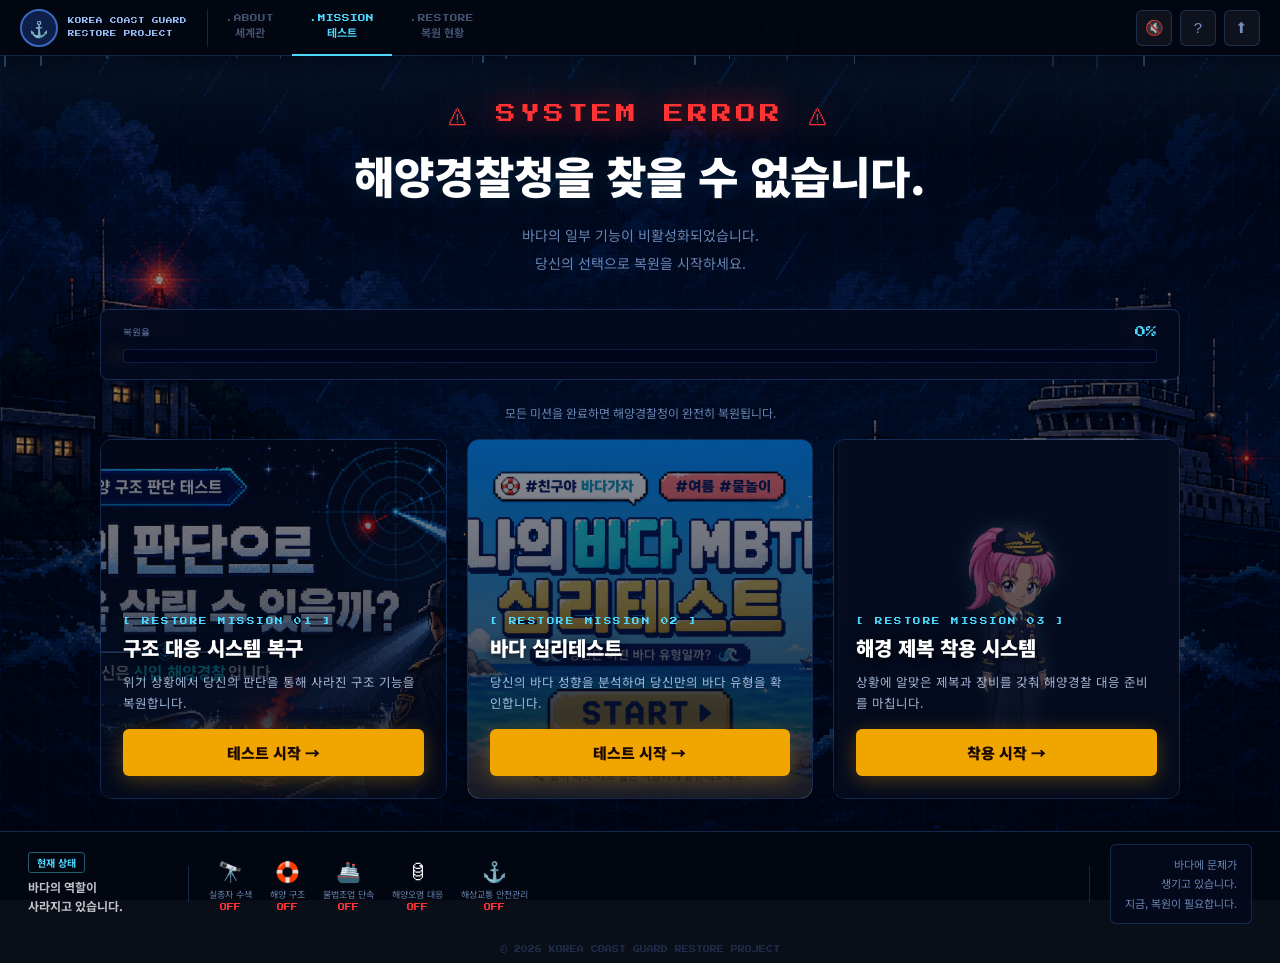
==== commit de72b5e3: "Remove unused .ARCHIVE 기록 보관소 nav tab" ====
--- a/index.html
+++ b/index.html
@@ -200,7 +200,6 @@
     <div class="nav-link" id="nav-about" onclick="showView('about')"><span class="nl-en">.ABOUT</span><span class="nl-ko">세계관</span></div>
     <div class="nav-link active" id="nav-mission" onclick="showView('mission')"><span class="nl-en">.MISSION</span><span class="nl-ko">테스트</span></div>
     <div class="nav-link" id="nav-restore" onclick="showView('restore')"><span class="nl-en">.RESTORE</span><span class="nl-ko">복원 현황</span></div>
-    <div class="nav-link"><span class="nl-en">.ARCHIVE</span><span class="nl-ko">기록 보관소</span></div>
   </div>
   <div class="nav-actions">
     <button class="nav-btn" id="bgm-btn" onclick="toggleBGM()">🔇</button>
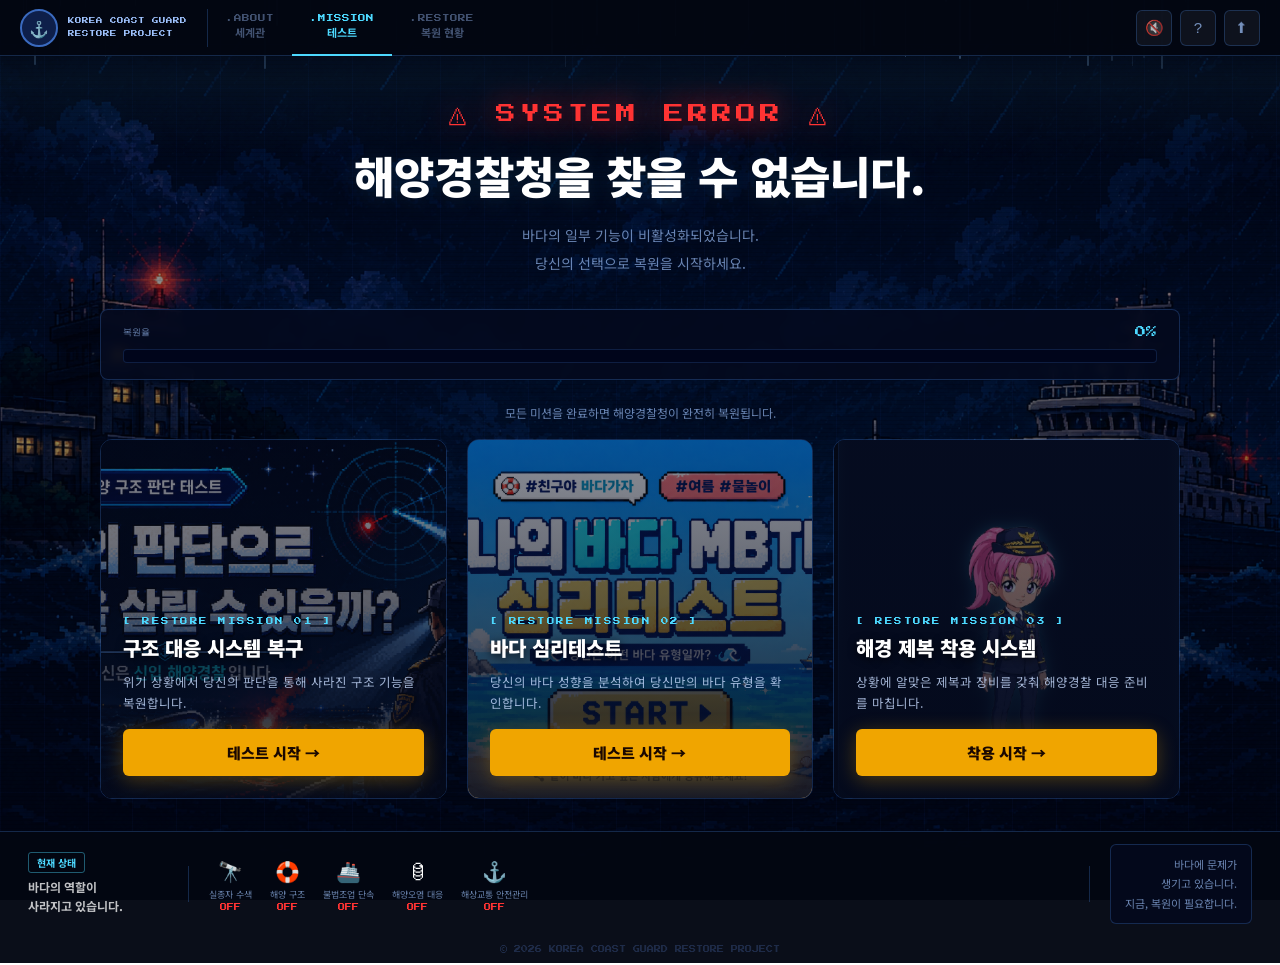
==== commit c078ec01: "Carry BGM playback position across page navigations dressup.html had no <audio> element at all, so n" ====
--- a/index.html
+++ b/index.html
@@ -336,6 +336,7 @@
 </div>
 <footer>© 2026 KOREA COAST GUARD RESTORE PROJECT</footer>
 
+<script src="bgm-continuity.js"></script>
 <script>
   // 비
   const rainWrap = document.getElementById('rain');
@@ -415,6 +416,7 @@
 
   // BGM
   const bgm = new Audio('bgm.mp3'); bgm.loop = true;
+  wireBGMContinuity(bgm, 'icc_bgm_time');
   const bgmBtn = document.getElementById('bgm-btn'); let bgmOn = false;
   function toggleBGM(){ if(bgmOn){bgm.pause();bgmOn=false;bgmBtn.textContent='🔇';}else{bgm.play();bgmOn=true;bgmBtn.textContent='🔊';} }
   document.addEventListener('click',()=>{ if(!bgmOn) bgm.play().then(()=>{bgmOn=true;bgmBtn.textContent='🔊';}).catch(()=>{}); },{once:true});
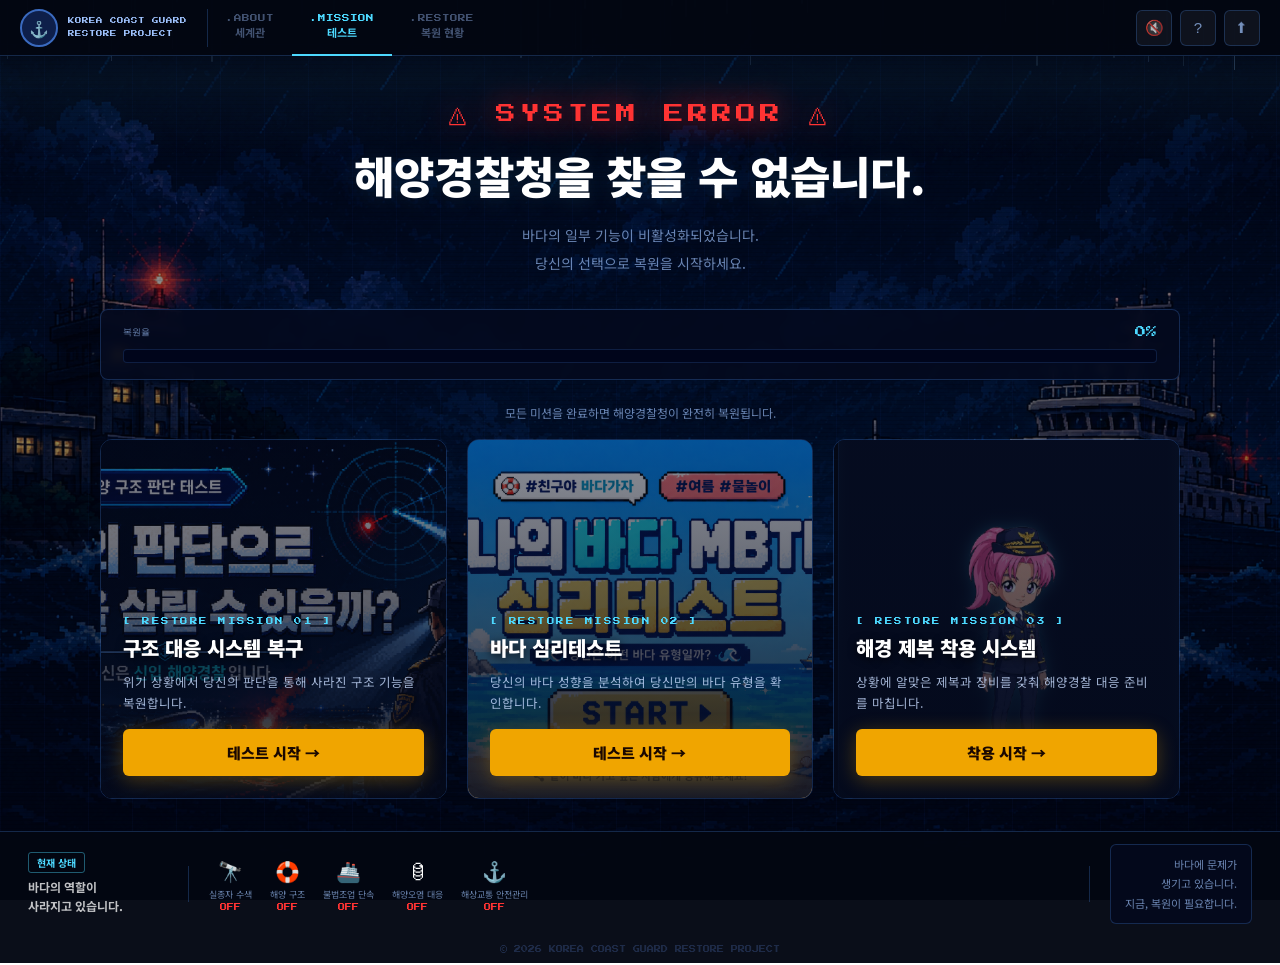
==== commit 71ba1828: "Use real <a href> links for mission-start buttons instead of JS navigation location.href navigation " ====
--- a/index.html
+++ b/index.html
@@ -119,7 +119,7 @@
     .mission-card.done .mission-num { color: #00ff88; }
     .mission-title { font-size: 20px; font-weight: 900; color: white; line-height: 1.3; margin-bottom: 10px; text-shadow: 0 2px 8px rgba(0,0,0,0.8); }
     .mission-desc { font-size: 12.5px; color: rgba(200,220,255,0.8); line-height: 1.7; margin-bottom: 16px; }
-    .mission-btn { width: 100%; padding: 13px; background: var(--yellow); color: #1a0800; border: none; border-radius: 6px; font-family: 'Noto Sans KR', sans-serif; font-size: 15px; font-weight: 900; cursor: pointer; transition: background 0.2s; box-shadow: 0 4px 20px rgba(240,165,0,0.3); }
+    .mission-btn { display: block; width: 100%; padding: 13px; background: var(--yellow); color: #1a0800; border: none; border-radius: 6px; font-family: 'Noto Sans KR', sans-serif; font-size: 15px; font-weight: 900; text-align: center; text-decoration: none; cursor: pointer; transition: background 0.2s; box-shadow: 0 4px 20px rgba(240,165,0,0.3); box-sizing: border-box; }
     .mission-btn:hover { background: #ffb800; }
     .mission-btn.done { background: rgba(0,255,136,0.1); color: #00ff88; border: 1px solid rgba(0,255,136,0.35); font-size: 13px; box-shadow: none; }
     .mission-btn.done:hover { background: rgba(0,255,136,0.15); }
@@ -237,7 +237,7 @@
         <div class="mission-num">[ RESTORE MISSION 01 ]</div>
         <div class="mission-title">구조 대응 시스템 복구</div>
         <div class="mission-desc">위기 상황에서 당신의 판단을 통해 사라진 구조 기능을 복원합니다.</div>
-        <button class="mission-btn" id="btn-game" onclick="location.href='cover.html'">테스트 시작 →</button>
+        <a class="mission-btn" id="btn-game" href="cover.html">테스트 시작 →</a>
       </div>
     </div>
 
@@ -249,7 +249,7 @@
         <div class="mission-num">[ RESTORE MISSION 02 ]</div>
         <div class="mission-title">바다 심리테스트</div>
         <div class="mission-desc">당신의 바다 성향을 분석하여 당신만의 바다 유형을 확인합니다.</div>
-        <button class="mission-btn" id="btn-mbti" onclick="location.href='mbti.html'">테스트 시작 →</button>
+        <a class="mission-btn" id="btn-mbti" href="mbti.html">테스트 시작 →</a>
       </div>
     </div>
 
@@ -261,7 +261,7 @@
         <div class="mission-num">[ RESTORE MISSION 03 ]</div>
         <div class="mission-title">해경 제복 착용 시스템</div>
         <div class="mission-desc">상황에 알맞은 제복과 장비를 갖춰 해양경찰 대응 준비를 마칩니다.</div>
-        <button class="mission-btn" id="btn-dressup" onclick="location.href='dressup.html'">착용 시작 →</button>
+        <a class="mission-btn" id="btn-dressup" href="dressup.html">착용 시작 →</a>
       </div>
     </div>
   </div>
